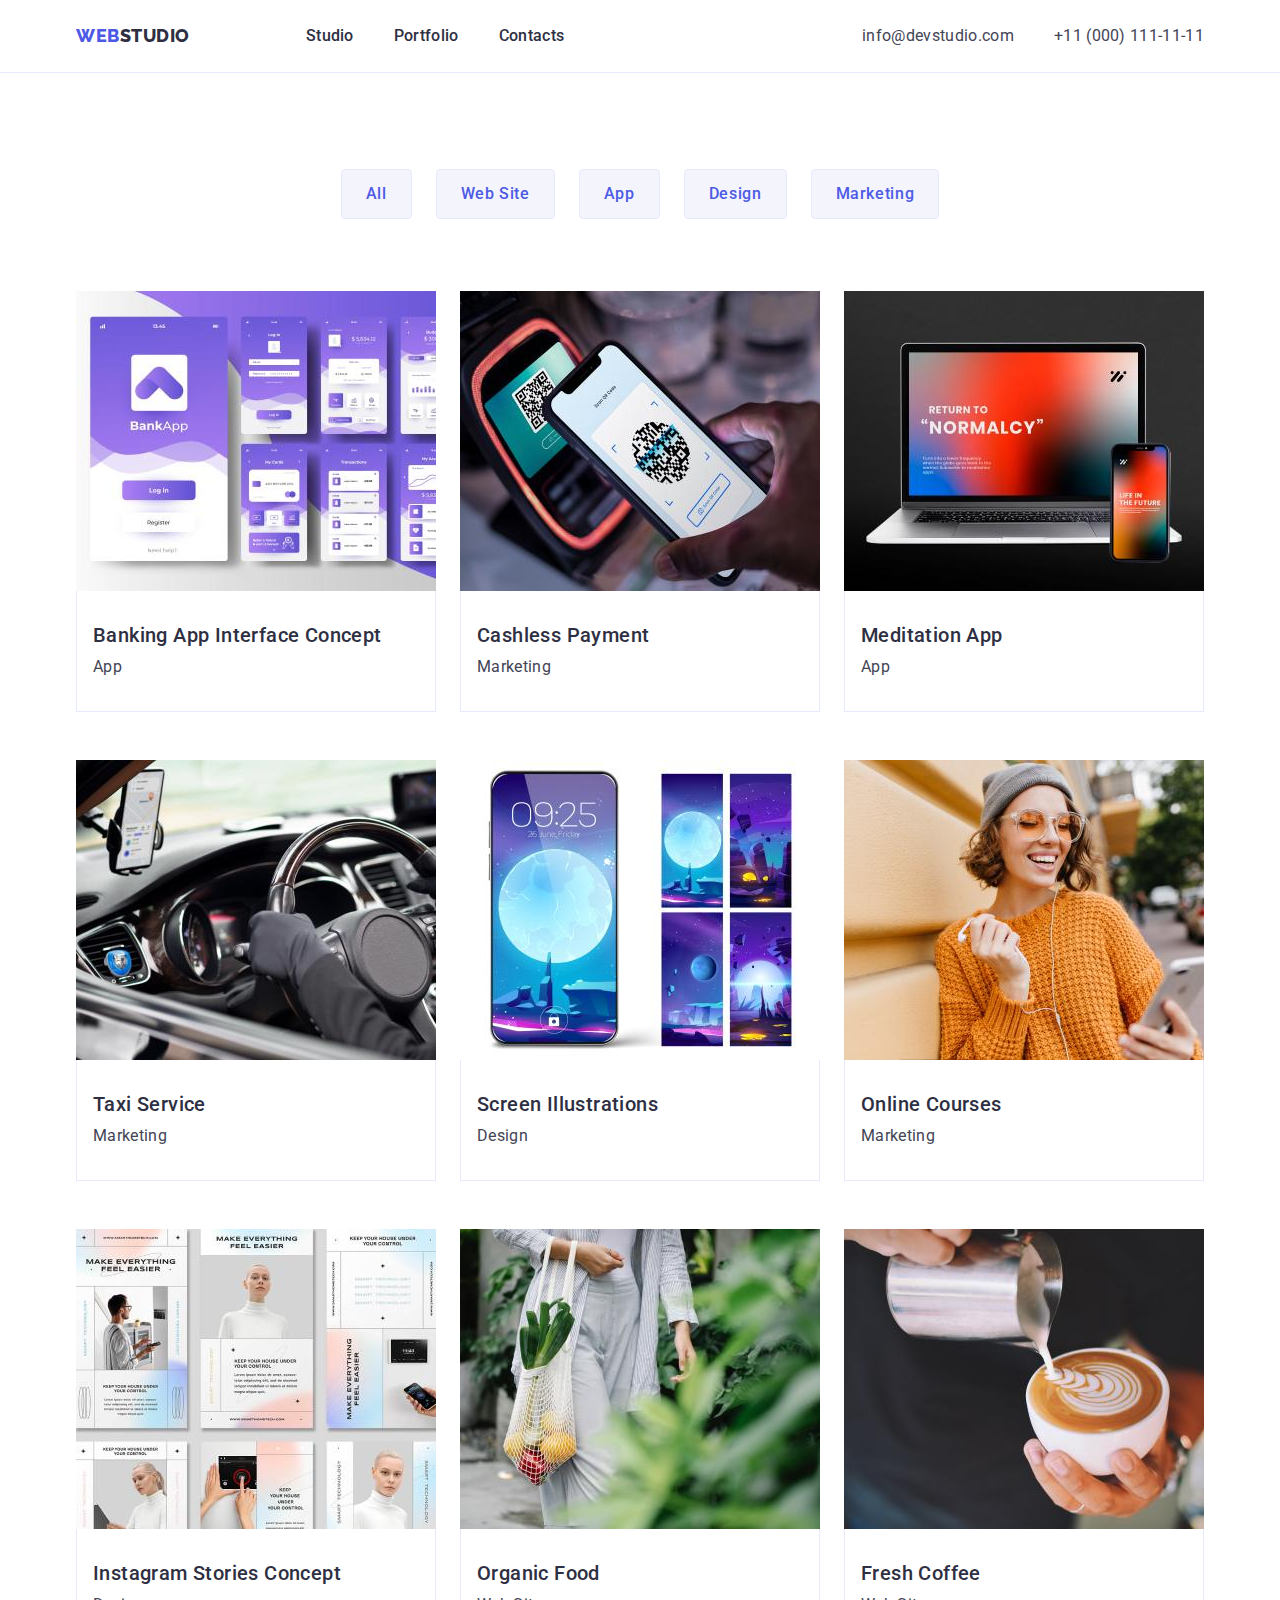
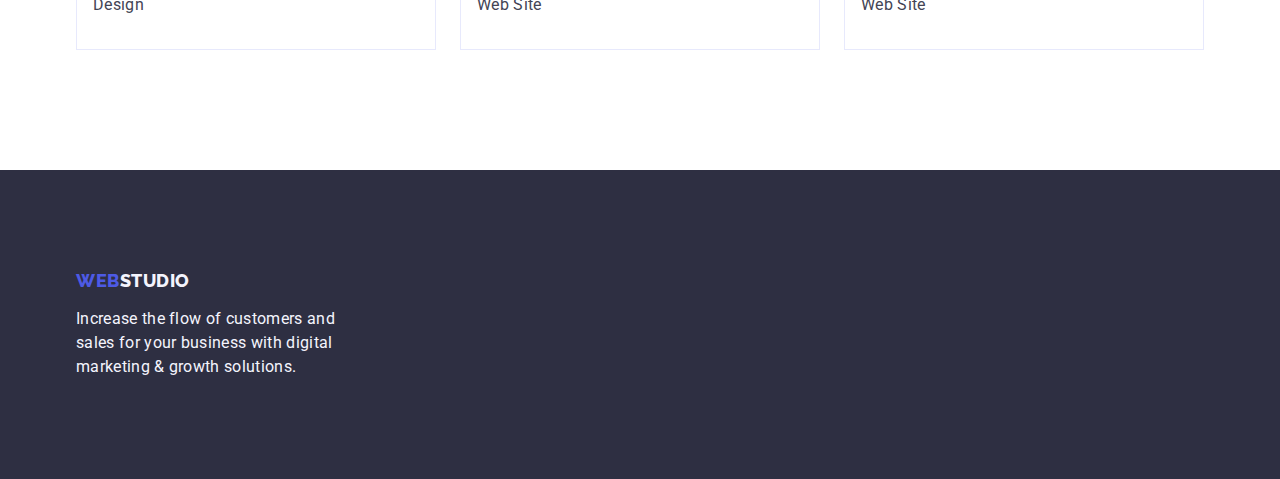
==== portfolio.html @ 0128a0fd "Initial commit" ====
<!DOCTYPE html>
<html lang="en">

<head>
    <meta charset="UTF-8">
    <meta name="viewport" content="width=device-width, initial-scale=1.0">
    <title>Portfolio</title>
    <link rel="stylesheet"
        href="https://cdnjs.cloudflare.com/ajax/libs/modern-normalize/2.0.0/modern-normalize.min.css">
    <link rel="preconnect" href="https://fonts.googleapis.com">
    <link rel="preconnect" href="https://fonts.gstatic.com" crossorigin>
    <link href="https://fonts.googleapis.com/css2?family=Raleway:wght@800&family=Roboto:wght@400;500;700&display=swap"
        rel="stylesheet">
    <link rel="stylesheet" href="./css/styles.css" />
</head>

<body>
    <!-- HEADER -->
    <header class="site-header">
        <div class="container container-head">
            <nav class="nav">
                <a class=" link site-header-logo" href="./index.html">Web<span class="header-s-logo">Studio</span></a>
                <ul class=" list nav-menu">
                    <li class="nav-menu-list">
                        <a class=" link nav-menu-link" href="./index.html">Studio</a>
                    </li>
                    <li class="nav-menu-list">
                        <a class=" link nav-menu-link" href="./portfolio.html">Portfolio</a>
                    </li>
                    <li class="nav-menu-list">
                        <a class=" link nav-menu-link" href="">Contacts</a>
                    </li>
                </ul>
            </nav>
            <address class="site-address">
                <ul class=" list address-menu">
                    <li class="address-menu-list">
                        <a class=" link address-menu-link" href="mailto:info@devstudio.com">info@devstudio.com</a>
                    </li>
                    <li class="address-menu-list">
                        <a class=" link address-menu-link" href="tel:+110001111111">+11 (000) 111-11-11</a>
                    </li>
                </ul>
            </address>
        </div>
    </header>
    <main>
        <!-- SECPORTFOLIO -->
        <section class="page-portfolio">
            <div class="container">
                <h1 class="page-portfolio-title visually-hidden">Buttons</h1>
                <ul class="list button-list">
                    <li class="button-obj">
                        <button class="button" type="button">All</button>
                    </li>
                    <li class="button-obj">
                        <button class="button" type="button">Web Site</button>
                    </li>
                    <li class="button-obj">
                        <button class="button" type="button">App</button>
                    </li>
                    <li class="button-obj">
                        <button class="button" type="button">Design</button>
                    </li>
                    <li class="button-obj">
                        <button class="button" type="button">Marketing</button>
                    </li>
                </ul>
                <ul class="list opt-list">
                    <li class="opt-obj">
                        <a class="link opt-link" href="">
                            <img class="opt-img" src="./images/bankingappinterfaceconcept.jpg"
                                alt="Banking App Interface Concept" width="360" height="300">
                            <div class="container-opt">
                                <h2 class="opt-subtitle">Banking App Interface Concept</h2>
                                <p class="opt-text">App</p>
                            </div>
                        </a>
                    </li>
                    <li class="opt-obj">
                        <a class="link opt-link" href="">
                            <img class="opt-img" src="./images/cashlesspayment.jpg" alt="Cashless Payment" width="360"
                                height="300">
                            <div class="container-opt">
                                <h2 class="opt-subtitle">Cashless Payment</h2>
                                <p class="opt-text">Marketing</p>
                            </div>
                        </a>
                    </li>
                    <li class="opt-obj">
                        <a class="link opt-link" href="">
                            <img class="opt-img" src="./images/meditationapp.jpg" alt="Meditation App" width="360"
                                height="300">
                            <div class="container-opt">
                                <h2 class="opt-subtitle">Meditation App</h2>
                                <p class="opt-text">App</p>
                            </div>
                        </a>
                    </li>
                    <li class="opt-obj">
                        <a class="link opt-link" href="">
                            <img class="opt-img" src="./images/taxiservice.jpg" alt="Taxi Service" width="360"
                                height="300">
                            <div class="container-opt">
                                <h2 class="opt-subtitle">Taxi Service</h2>
                                <p class="opt-text">Marketing</p>
                            </div>
                        </a>
                    </li>
                    <li class="opt-obj">
                        <a class="link opt-link" href="">
                            <img class="opt-img" src="./images/screenillustrations.jpg" alt="Screen Illustrations"
                                width="360" height="300">
                            <div class="container-opt">
                                <h2 class="opt-subtitle">Screen Illustrations</h2>
                                <p class="opt-text">Design</p>
                            </div>
                        </a>
                    </li>
                    <li class="opt-obj">
                        <a class="link opt-link" href="">
                            <img class="opt-img" src="./images/onlinecourses.jpg" alt="Online Courses" width="360"
                                height="300">
                            <div class="container-opt">
                                <h2 class="opt-subtitle">Online Courses</h2>
                                <p class="opt-text">Marketing</p>
                            </div>
                        </a>
                    </li>
                    <li class="opt-obj">
                        <a class="link opt-link" href="">
                            <img class="opt-img" src="./images/instagramstoriesconcept.jpg"
                                alt="Instagram Stories Concept" width="360" height="300">
                            <div class="container-opt">
                                <h2 class="opt-subtitle">Instagram Stories Concept</h2>
                                <p class="opt-text">Design</p>
                            </div>
                        </a>
                    </li>
                    <li class="opt-obj">
                        <a class="link opt-link" href="">
                            <img class="opt-img" src="./images/organicfood.jpg" alt="Organic Food" width="360"
                                height="300">
                            <div class="container-opt">
                                <h2 class="opt-subtitle">Organic Food</h2>
                                <p class="opt-text">Web Site</p>
                            </div>
                        </a>
                    </li>
                    <li class="opt-obj">
                        <a class="link opt-link" href="">
                            <img class="opt-img" src="./images/freshcoffee.jpg" alt="Fresh Coffee" width="360"
                                height="300">
                            <div class="container-opt">
                                <h2 class="opt-subtitle">Fresh Coffee</h2>
                                <p class="opt-text">Web Site</p>
                            </div>
                        </a>
                    </li>
                </ul>
            </div>
        </section>
    </main>
    <!-- FOOTER -->
    <footer class="site-footer">
        <div class="container">
            <a class="link site-footer-logo" href="./index.html">Web<span class="footer-s-logo">Studio</span></a>
            <p class="text-footer">Increase the flow of customers and sales for your business with digital marketing &
                growth solutions.</p>
        </div>
    </footer>
</body>

</html>
---- css/styles.css ----
/* RULES */
:root{
    --main-slate:#434455;
    --white: #fff;
    --iris: #4D5AE5;
    --navy-blue: #2E2F42;
    --ocean: #404BBF;
    --cloud: #F4F4FD;
    --corn: #E7E9FC;
}


body {
    font-family: 'Roboto', sans-serif;
    color: var(--main-slate);
    background-color: #FFFFFF;
}


h1,h2,h3,h4,h5,h6,p{
    margin: 0;
}


img {
    display: block;
}


.list {
    list-style: none;
    margin-top: 0;
    margin-bottom: 0;
    padding-left: 0;
}


.link {
    text-decoration: none;
}


.visually-hidden{
    position: absolute;
    width: 1px;
    height: 1px;
    margin: -1px;
    border: 0;
    padding: 0;
    white-space: nowrap;
    clip-path: inset(100%);
    clip: rect(0 0 0 0);
    overflow: hidden;
}


.container{
    width: 1158px;
    padding-left: 15px;
    padding-right: 15px;
    margin-left: auto;
    margin-right: auto;
}


/* HEADER */
.site-header{

    border-bottom: 1px solid var(--corn);
}
.container-head{
    display: flex;
    align-items: center;
    
}
  

.nav{
    display: flex;
    align-items: center;
    gap: 40px;
}


.site-header-logo{
    color: var(--iris);
    font-family: "Raleway", sans-serif;
    font-size: 18px;
    font-style: normal;
    font-weight: 800;
    line-height: 1.17;
    letter-spacing: 0.03em;
    text-transform: uppercase;
    margin-right: 76px;
    
}


.header-s-logo{
    color: var(--navy-blue);
}


.nav-menu{
    display: flex;
    align-items: center;
    gap: 40px;
    
}


.nav-menu-link{
    color: var(--navy-blue);
    padding-top: 24px;
    padding-bottom: 24px;
    display: block;
    color: var(--navy-blue);
    font-size: 16px;
    font-style: normal;
    font-weight: 500;
    line-height: 1.5;
    letter-spacing: 0.02em;
}


.nav-menu-link:hover,
.nav-menu-link:focus {
    color: var(--ocean);
}


.site-address{
    font-style: normal;
    margin-left: auto;
}


.address-menu{
    display: flex;
    gap: 40px;
}


.address-menu-link{
color: var(--main-slate);
    padding-top: 24px;
    padding-bottom: 24px;
    font-size: 16px;
    font-style: normal;
    font-weight: 400;
    line-height: 1.5;
    letter-spacing: 0.02em;
    display: block;
}


.address-menu-link:hover,
.address-menu-link:focus {
    color: var(--ocean);
}


/* SEC1 */
.sec-eff-sol{
    background-color: var(--navy-blue);
    padding-top: 188px;
    padding-bottom: 188px;
}


.title-main{
    color: var(--white);
    font-size: 56px;
    font-style: normal;
    font-weight: 700;
    line-height: 1.07;
    letter-spacing: 0.02em;
    text-align: center;
    max-width: 496px;
    margin-left: auto;
    margin-right: auto;
    margin-bottom: 48px;
        
}


.order-butt{
    font-family: 'Roboto', sans-serif;
    cursor: pointer;
    font-size: 16px;
    font-style: normal;
    font-weight: 500;
    line-height: 1.5;
    letter-spacing: 0.04em;
    color: var(--white);
    background: var(--iris);
    display: block;
    padding: 16px 32px;
    text-align: center;
    min-width: 169px;
    border: none;
    border-radius: 4px;
    margin: 0 auto;

}


.order-butt:hover,
.order-butt:focus {
    background-color: var(--ocean);
}



/* SEC2 */


.sec-features{
    padding-top: 120px;
    padding-bottom: 120px;
}


.sec-features-list{
    display: flex;
    gap: 24px;
}


.sec-features-obj{
    width: calc((100% - 72px) / 4);
}


.sec-features-subtitle{
    font-size: 20px;
    font-style: normal;
    font-weight: 500;
    line-height: 1.2;
    letter-spacing: 0.02em;
    color: var(--navy-blue);
    margin-bottom: 8px;
}


.sec-features-text{
    font-size: 16px;
    font-weight: 400;
    line-height: 1.5;
    letter-spacing: 0.02em;
}


/* SEC3 */
.sec-job {
    padding-top: 60px;
    padding-bottom: 120px;
}


.sec-job-title{
    text-align: center;
    font-size: 36px;
    font-style: normal;
    font-weight: 700;
    line-height: 1.11;
    letter-spacing: 0.02em;
    text-transform: capitalize;
    color: var(--navy-blue);
    margin-left: auto;
    margin-right: auto;
    margin-bottom: 72px;
}


.sec-job-list {
    display: flex;
    flex-wrap: wrap;
    gap: 24px;
}


.sec-job-obj{
    width: calc((100% - 3 * 16px) / 3);
}


/* SEC4 */
.sec-team{
    background-color: var(--cloud);
    padding-top: 120px;
    padding-bottom: 120px;
}


.sec-team-title{
    color: var(--navy-blue);
    text-align: center;
    font-size: 36px;
    font-style: normal;
    font-weight: 700;
    line-height: 1.11;
    letter-spacing: 0.02em;
    text-transform: capitalize;
    margin-left: auto;
    margin-right: auto;
    margin-bottom: 72px;
}


.sec-team-list{
    display: flex;
    gap: 24px;
    /* padding: 264px 380px; */
}


.sec-team-obj{
    background-color: var(--white);
    /* width: calc((100% - 3 * 24px) / 4);
    border: 1px;
    border-radius: 0px 0px 4px 4px;
    box-shadow: 0px 2px 1px 0px rgba(46, 47, 66, 0.08), 0px 1px 1px 0px rgba(46, 47, 66, 0.16), 0px 1px 6px 0px rgba(46, 47, 66, 0.08);
    padding: 260 365; */
    
    border-radius: 0px 0px 4px 4px;
    border: 1px solid rgba(17, 17, 17, 0.1);
    background: #fff;
    box-shadow: 0px 2px 1px 0px rgba(46, 47, 66, 0.08), 0px 1px 1px 0px rgba(46, 47, 66, 0.16), 0px 1px 6px 0px rgba(46, 47, 66, 0.08);
    width: calc((100% - 72px) / 4)
}


.container-team{
    padding-top: 32px;
    padding-bottom: 32px;

}
.sec-team-subtitle{
    color: var(--navy-blue);
    font-size: 20px;
    font-style: normal;
    font-weight: 500;
    line-height: 1.2;
    letter-spacing: 0.02em;
    text-align: center;
    margin-bottom: 8px
    
}


.sec-team-text{
    font-size: 16px;
    line-height: 1.5;
    letter-spacing: 0.02em;
    text-align: center;
    
}


/* SECPORTFOLIO */
.page-portfolio{
    padding-top: 96px;
    padding-bottom: 120px;
}
.button-list{
    display: flex;
    gap: 24px;
    justify-content: center;
    margin-bottom: 72px
}


.button{
    font-family: "Roboto", sans-serif;
    cursor: pointer;
    font-size: 16px;
    font-style: normal;
    font-weight: 500;
    line-height: 1.5;
    letter-spacing: 0.04em;
    color: var(--iris);
    border: 1px solid #E7E9FC;
    background: var(--cloud);
    display: block;
    text-align: center;
    border: none;
    border-radius: 4px;
    padding: 12px 24px;
    border: 1px solid #e7e9fc
}


.button:hover,
.button:focus {
    color: var(--white);
    background-color: var(--ocean) ;
    border: 1px solid transparent;
    box-shadow: 0px 2px 2px 0px rgba(0, 0, 0, 0.12), 0px 2px 1px 0px rgba(0, 0, 0, 0.08), 0px 3px 1px 0px rgba(0, 0, 0, 0.10);
}


.opt-list {
    display: flex;
    flex-wrap: wrap;
    gap: 24px;
    row-gap: 48px;

}


.opt-obj{
    width: calc((100% - 48px) / 3);
    background: #fff;
    
}


.container-opt{
    padding: 32px 16px;
    border: 1px solid #e7e9fc;
    border-top: none;

}
.opt-subtitle{
    font-size: 20px;
    font-style: normal;
    font-weight: 500;
    line-height: 1.2;
    letter-spacing: 0.02em;
    color: var(--navy-blue);
    margin-bottom: 8px
    
}


.opt-text{
    color: var(--main-slate);
    font-size: 16px;
    line-height: 1.5;
    letter-spacing: 0.02em;
    
}


/* FOOTER */
.site-footer{
    background-color: var(--navy-blue);
    padding-top: 100px;
    padding-bottom: 100px;
}


.site-footer-logo {
    color: var(--iris);
    font-family: "Raleway", sans-serif;
    font-size: 18px;
    font-style: normal;
    font-weight: 800;
    line-height: 1.17;
    letter-spacing: 0.03em;
    text-transform: uppercase;
    text-decoration: none;
    display: inline-block;
    margin-bottom: 16px;
}


.footer-s-logo {
    color: var(--cloud);
}


.text-footer {
    color: var(--cloud);
    font-size: 16px;
    line-height: 1.5;
    letter-spacing: 0.02em;
    max-width: 264px;
}
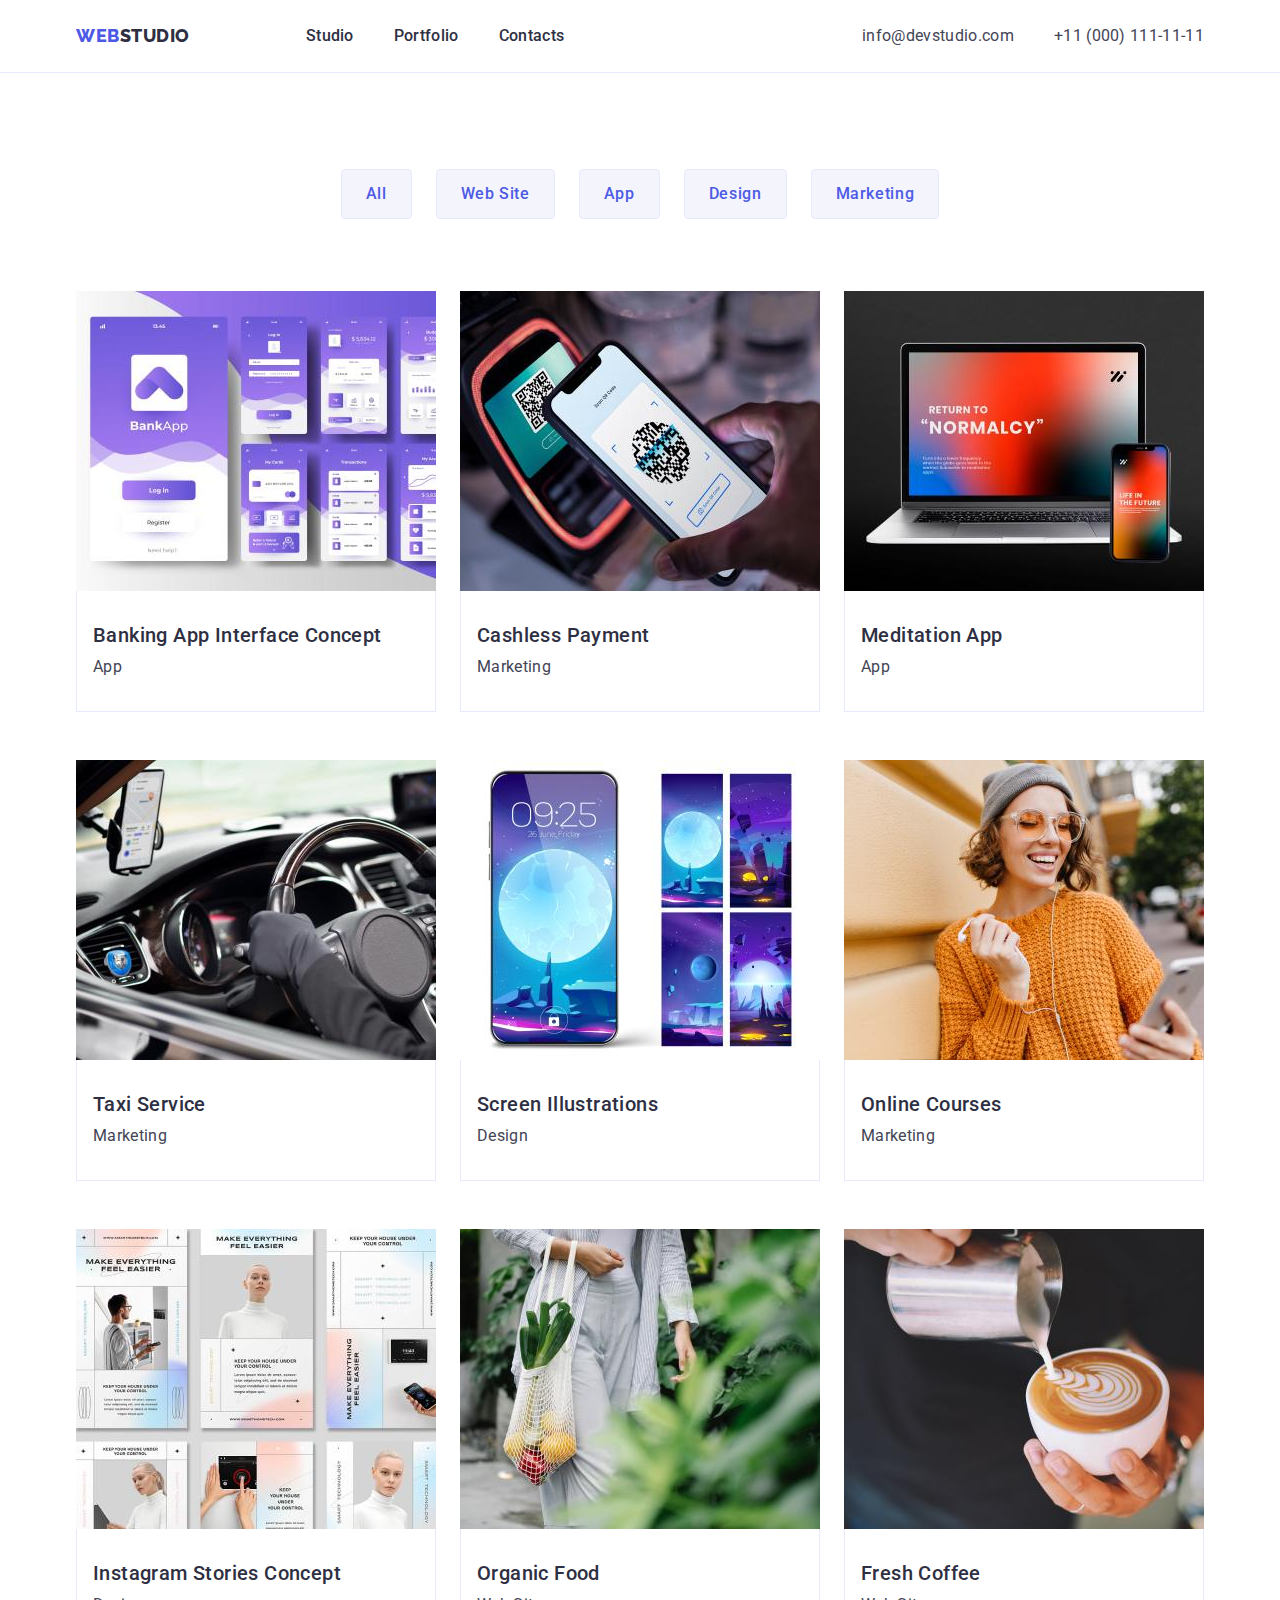
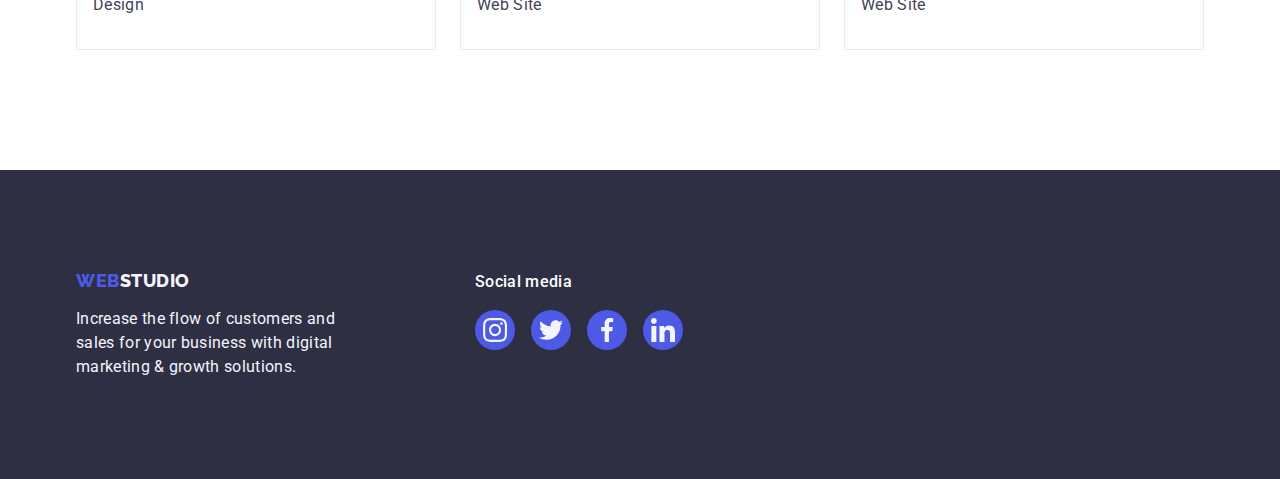
==== commit 5875ea09: "ver.1" ====
--- a/portfolio.html
+++ b/portfolio.html
@@ -163,10 +163,45 @@
     </main>
     <!-- FOOTER -->
     <footer class="site-footer">
-        <div class="container">
-            <a class="link site-footer-logo" href="./index.html">Web<span class="footer-s-logo">Studio</span></a>
-            <p class="text-footer">Increase the flow of customers and sales for your business with digital marketing &
-                growth solutions.</p>
+        <div class="container footer-container">
+            <div class=" footer-logo-container">
+                <a class="link site-footer-logo" href="./index.html">Web<span class="footer-s-logo">Studio</span></a>
+                <p class="text-footer">Increase the flow of customers and sales for your business with digital
+                    marketing & growth solutions.</p>
+            </div>
+            <div class="container footer-media">
+                <h2 class="footer-media-title">Social media</h2>
+                <ul class="list footer-media-list">
+                    <li class="footer-media-obj">
+                        <a class="link footer-media-link" href="./index.html">
+                            <svg width="24" height="24" class="footer-media-icon">
+                                <use href="./images/icons/icons.svg#icon-instagram"></use>
+                            </svg>
+                        </a>
+                    </li>
+                    <li class="footer-media-obj">
+                        <a class="link footer-media-link" href="./index.html">
+                            <svg width="24" height="24" class="footer-media-icon">
+                                <use href="./images/icons/icons.svg#icon-twitter"></use>
+                            </svg>
+                        </a>
+                    </li>
+                    <li class="footer-media-obj">
+                        <a class="link footer-media-link" href="./index.html">
+                            <svg width="24" height="24" class="footer-media-icon">
+                                <use href="./images/icons/icons.svg#icon-facebook"></use>
+                            </svg>
+                        </a>
+                    </li>
+                    <li class="footer-media-obj">
+                        <a class="link footer-media-link" href="./index.html">
+                            <svg width="24" height="24" class="footer-media-icon">
+                                <use href="./images/icons/icons.svg#icon-linkedin"></use>
+                            </svg>
+                        </a>
+                    </li>
+                </ul>
+            </div>
         </div>
     </footer>
 </body>
--- a/css/styles.css
+++ b/css/styles.css
@@ -7,6 +7,9 @@
     --ocean: #404BBF;
     --cloud: #F4F4FD;
     --corn: #E7E9FC;
+    --modal-bg: #FCFCFC;
+    --green: #31D0AA;
+    --light-slate: #8E8F99;
 }
 
 
@@ -120,6 +123,7 @@
     font-weight: 500;
     line-height: 1.5;
     letter-spacing: 0.02em;
+        transition: color 250ms cubic-bezier(0.4, 0, 0.2, 1);
 }
 
 
@@ -151,6 +155,7 @@
     line-height: 1.5;
     letter-spacing: 0.02em;
     display: block;
+    transition: color 250ms cubic-bezier(0.4, 0, 0.2, 1);
 }
 
 
@@ -162,9 +167,14 @@
 
 /* SEC1 */
 .sec-eff-sol{
+    max-width: 1440px;
+    margin: 0 auto;
     background-color: var(--navy-blue);
     padding-top: 188px;
     padding-bottom: 188px;
+    background-image: linear-gradient(rgba(46, 47, 66, 0.7), rgba(46, 47, 66, 0.7)), url(../images/modal-bg/people-office.jpg); 
+    background-size: cover;
+    background-repeat: no-repeat;
 }
 
 
@@ -201,6 +211,7 @@
     border: none;
     border-radius: 4px;
     margin: 0 auto;
+    transition: background-color 250ms cubic-bezier(0.4, 0, 0.2, 1);
 
 }
 
@@ -231,6 +242,23 @@
     width: calc((100% - 72px) / 4);
 }
 
+
+.sec-features-obj-cont{
+    background-color: var(--cloud);
+    width: 264px;
+    height: 112px;
+    display: flex;
+    justify-content: center;
+    align-items: center;
+    border-radius: 4px;
+}
+
+
+.sec-features-icon{
+    display: flex;
+    justify-content: center;
+    align-items: center;
+}   
 
 .sec-features-subtitle{
     font-size: 20px;
@@ -354,7 +382,104 @@
     line-height: 1.5;
     letter-spacing: 0.02em;
     text-align: center;
-    
+    margin-bottom: 8px
+}
+
+
+.sec-team-sublist {
+    display: flex;
+    column-gap: 24px;
+    justify-content: center;
+    align-items: center;
+}
+
+ .sec-team-subobj {
+    display: flex;
+    justify-content: center;
+    align-items: center;
+
+    width: 40px;
+    height: 40px;
+
+    background-color: var(--iris);
+    border-radius: 50%;
+
+    cursor: pointer;
+
+    transition: background-color 250ms cubic-bezier(0.4, 0, 0.2, 1);
+} 
+
+
+.sec-team-sublink {
+    display: block;
+    line-height: 0;
+}
+
+.sec-team-subobj:hover,
+.sec-team-subobj:focus {
+    background-color: var(--ocean);
+}
+
+
+/* SEC5  */
+
+.sec-cust {
+    padding-top: 120px;
+    padding-bottom: 120px;
+}
+
+
+.sec-cust-title {
+    text-align: center;
+    font-size: 36px;
+    font-style: normal;
+    font-weight: 700;
+    line-height: 1.11;
+    letter-spacing: 0.02em;
+    text-transform: capitalize;
+    color: var(--navy-blue);
+    margin-left: auto;
+    margin-right: auto;
+    margin-bottom: 72px;
+}
+
+
+.sec-cust-list {
+    display: flex;
+    column-gap: 24px;
+}
+
+
+.sec-cust-obj {
+    width: calc((100% - 120px) / 6);
+}
+
+
+.sec-cust-link {
+    width: 168px;
+    height: 88px;
+    border: 1px solid;
+    border-color: var(--light-slate);
+    display: flex;
+    justify-content: center;
+    align-items: center;
+    transition: fill 250ms cubic-bezier(0.4, 0, 0.2, 1),
+    stroke 250ms cubic-bezier(0.4, 0, 0.2, 1),
+    border-color 250ms cubic-bezier(0.4, 0, 0.2, 1);
+}
+
+
+.sec-cust-obj-cont {
+    width: 264px;
+    height: 112px;
+}
+
+
+.sec-cust-link:hover,
+.sec-cust-link:focus {
+    fill: var(--ocean);
+    stroke: var(--ocean);
+    border-color: var(--ocean);
 }
 
 
@@ -387,7 +512,11 @@
     border: none;
     border-radius: 4px;
     padding: 12px 24px;
-    border: 1px solid #e7e9fc
+    border: 1px solid #e7e9fc;
+    transition: color 250ms cubic-bezier(0.4, 0, 0.2, 1),
+    background-color 250ms cubic-bezier(0.4, 0, 0.2, 1),
+    border 250ms cubic-bezier(0.4, 0, 0.2, 1),
+    box-shadow 250ms cubic-bezier(0.4, 0, 0.2, 1),
 }
 
 
@@ -448,6 +577,11 @@
     background-color: var(--navy-blue);
     padding-top: 100px;
     padding-bottom: 100px;
+}
+
+
+.footer-container{
+    display: flex;
 }
 
 
@@ -476,5 +610,117 @@
     font-size: 16px;
     line-height: 1.5;
     letter-spacing: 0.02em;
-    max-width: 264px;
-}  +    width: 264px;
+}  
+
+
+.footer-media{
+    margin-left: 120px;
+}
+.footer-media-title{
+    color: var(--white);
+    font-size: 16px;
+    font-style: normal;
+    font-weight: 500;
+    line-height: 1.5;
+    letter-spacing: 0.02em;
+    padding-bottom: 16px;
+}
+.footer-media-list {
+    display: flex;
+    column-gap: 16px;
+}
+
+.footer-media-obj{
+    display: flex;
+    justify-content: center;
+    align-items: center;
+    
+    width: 40px;
+    height: 40px;
+    
+    background-color: var(--iris);
+    border-radius: 50%;
+        
+    cursor: pointer;
+
+    transition: background-color 250ms cubic-bezier(0.4, 0, 0.2, 1);
+}
+
+
+.footer-media-link{
+    display: block;
+    line-height: 0;
+} 
+
+.footer-media-obj:hover,
+.footer-media-obj:focus {
+    background-color: var(--green);
+}
+    
+/* ======= MODAL WINDOW ======== */
+.backdrop {
+    background-color: rgba(46, 47, 66, 0.40);
+    width: 100%;
+    height: 100%;
+
+    position: fixed;
+    top: 0;
+    left: 0;
+
+    transition: background-color 250ms cubic-bezier(0.4, 0, 0.2, 1),
+    opacity 250ms cubic-bezier(0.4, 0, 0.2, 1),
+    visibility 250ms cubic-bezier(0.4, 0, 0.2, 1);
+}
+
+.modal-window {
+    min-width: 408px;
+    min-height: 584px;
+    border-radius: 4px;
+    background-color: var(--modal-bg);
+
+    position: absolute;
+    top: 50%;
+    left: 50%;
+
+    transform: translate(-50%, -50%);
+
+    padding: 40px;
+}
+
+.modal-window .close-btn {
+    display: flex;
+    justify-content: center;
+    align-items: center;
+    position: absolute;
+    top: 24px;
+    right: 24px;
+
+    width: 24px;
+    height: 24px;
+
+    fill: var(--navy-blue);
+
+    background-color: var(--corn);
+    border: 1px solid transparent;
+    border-color: rgba(0, 0, 0, 0.10);
+    border-radius: 50%;
+
+    transition: fill 250ms cubic-bezier(0.4, 0, 0.2, 1);
+
+    cursor: pointer;
+}
+    
+.modal-window .close-btn:hover,
+.modal-window .close-btn:focus {
+    fill: var(--white);
+    background-color: var(--ocean);
+}
+    
+.is-hidden {
+    opacity: 0;
+    visibility: hidden;
+    pointer-events: none;
+}
+
+
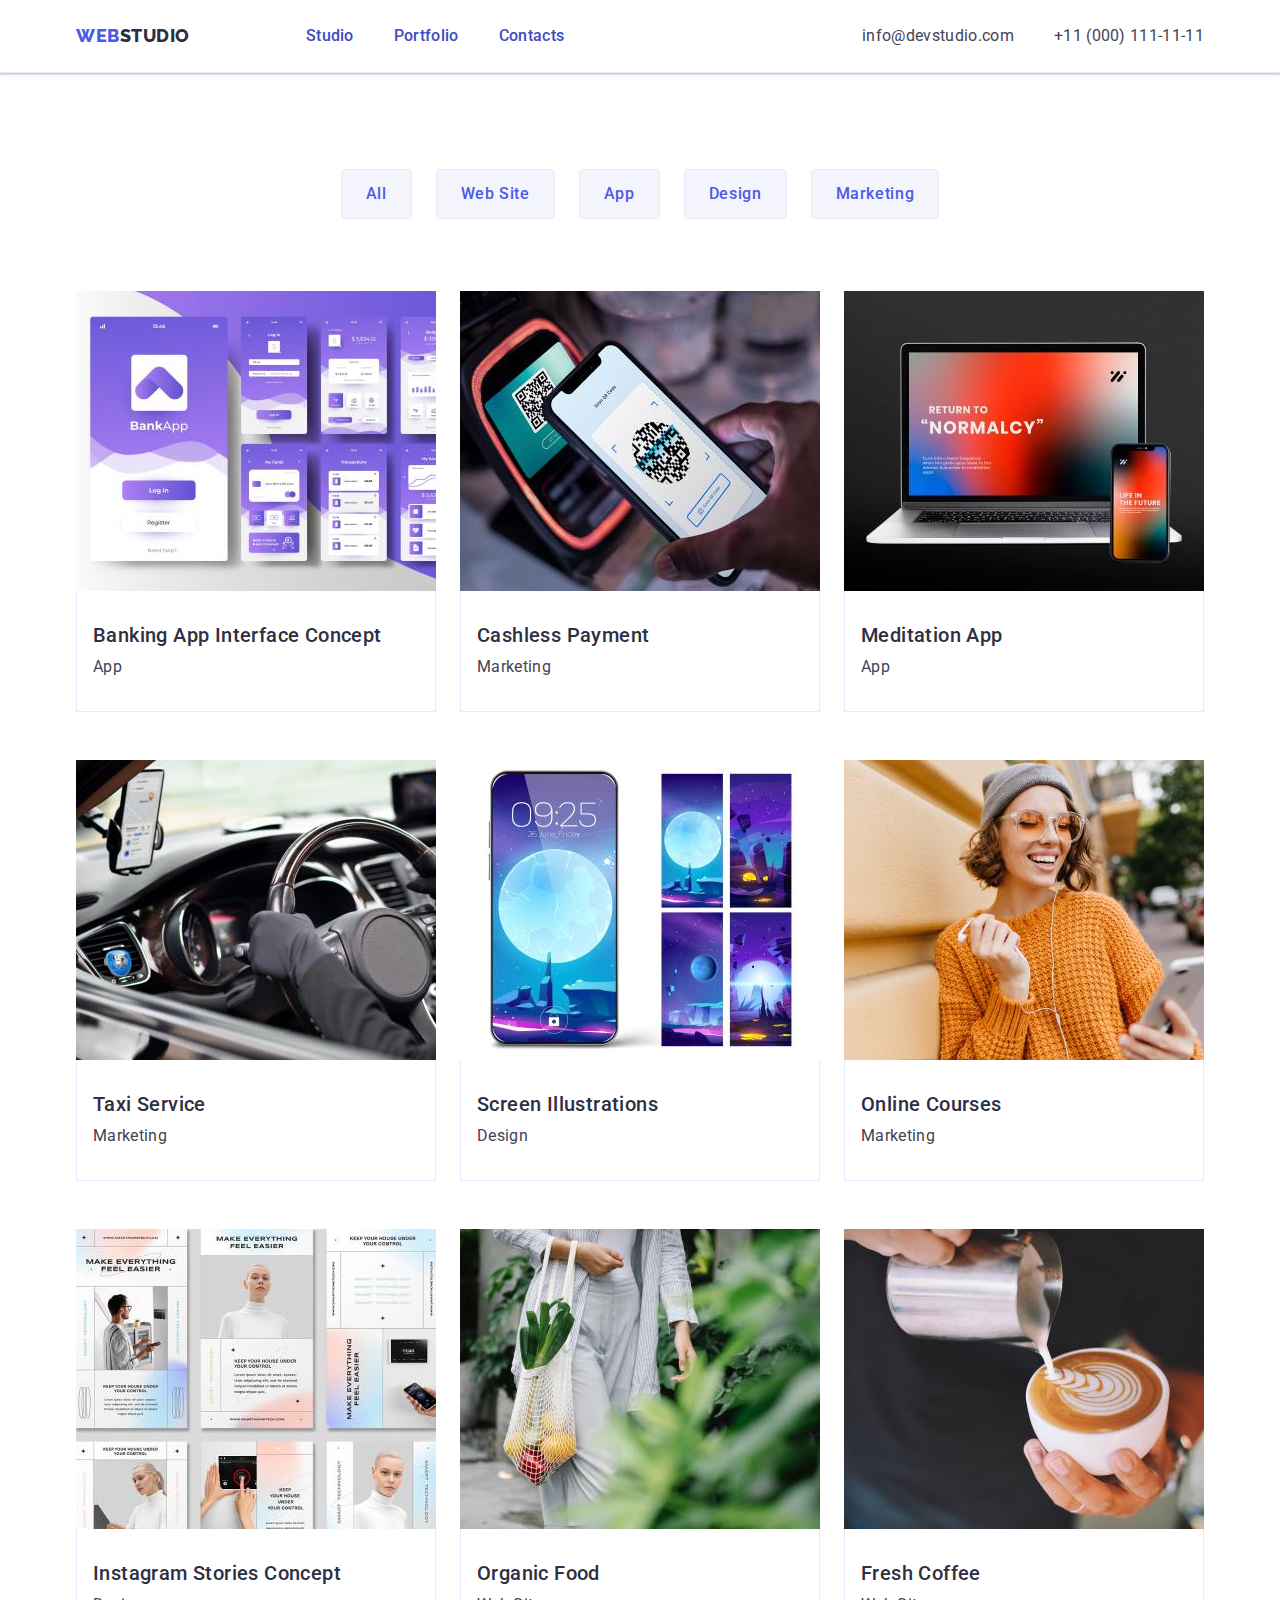
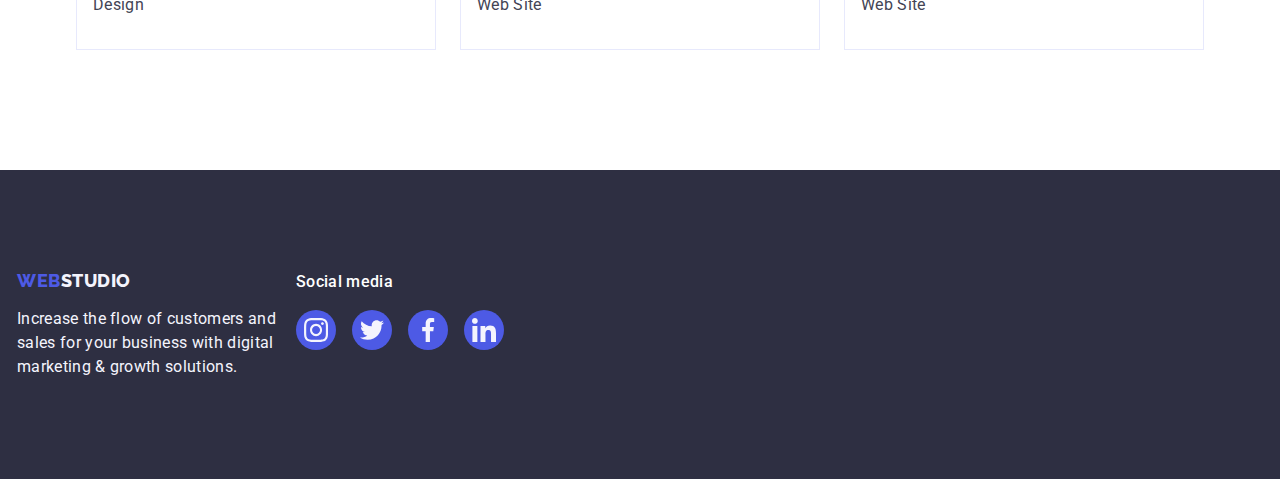
==== commit 91351cf8: "ver.10" ====
--- a/portfolio.html
+++ b/portfolio.html
@@ -170,33 +170,33 @@
                     marketing & growth solutions.</p>
             </div>
             <div class="container footer-media">
-                <h2 class="footer-media-title">Social media</h2>
+                <p class="footer-media-paragraph">Social media</p>
                 <ul class="list footer-media-list">
                     <li class="footer-media-obj">
                         <a class="link footer-media-link" href="./index.html">
                             <svg width="24" height="24" class="footer-media-icon">
-                                <use href="./images/icons/icons.svg#icon-instagram"></use>
-                            </svg>
-                        </a>
-                    </li>
-                    <li class="footer-media-obj">
-                        <a class="link footer-media-link" href="./index.html">
-                            <svg width="24" height="24" class="footer-media-icon">
-                                <use href="./images/icons/icons.svg#icon-twitter"></use>
-                            </svg>
-                        </a>
-                    </li>
-                    <li class="footer-media-obj">
-                        <a class="link footer-media-link" href="./index.html">
-                            <svg width="24" height="24" class="footer-media-icon">
-                                <use href="./images/icons/icons.svg#icon-facebook"></use>
-                            </svg>
-                        </a>
-                    </li>
-                    <li class="footer-media-obj">
-                        <a class="link footer-media-link" href="./index.html">
-                            <svg width="24" height="24" class="footer-media-icon">
-                                <use href="./images/icons/icons.svg#icon-linkedin"></use>
+                                <use href="./images/icons.svg#icon-instagram"></use>
+                            </svg>
+                        </a>
+                    </li>
+                    <li class="footer-media-obj">
+                        <a class="link footer-media-link" href="./index.html">
+                            <svg width="24" height="24" class="footer-media-icon">
+                                <use href="./images/icons.svg#icon-twitter"></use>
+                            </svg>
+                        </a>
+                    </li>
+                    <li class="footer-media-obj">
+                        <a class="link footer-media-link" href="./index.html">
+                            <svg width="24" height="24" class="footer-media-icon">
+                                <use href="./images/icons.svg#icon-facebook"></use>
+                            </svg>
+                        </a>
+                    </li>
+                    <li class="footer-media-obj">
+                        <a class="link footer-media-link" href="./index.html">
+                            <svg width="24" height="24" class="footer-media-icon">
+                                <use href="./images/icons.svg#icon-linkedin"></use>
                             </svg>
                         </a>
                     </li>
--- a/css/styles.css
+++ b/css/styles.css
@@ -1,7 +1,7 @@
 /* RULES */
 :root{
     --main-slate:#434455;
-    --white: #fff;
+    --white: #FFFFFF;
     --iris: #4D5AE5;
     --navy-blue: #2E2F42;
     --ocean: #404BBF;
@@ -68,9 +68,13 @@
 
 /* HEADER */
 .site-header{
-
     border-bottom: 1px solid var(--corn);
-}
+    box-shadow: 0px 1px 6px 0px rgba(46, 47, 66, 0.08), 
+    0px 1px 1px 0px rgba(46, 47, 66, 0.16), 
+    0px 2px 1px 0px rgba(46, 47, 66, 0.08);
+}
+
+
 .container-head{
     display: flex;
     align-items: center;
@@ -85,7 +89,23 @@
 }
 
 
+.nav .nav-menu .nav-menu-link{
+    position: relative;
+    color: var(--ocean);
+}
+
+.nav .nav-menu .nav-menu-link::after{
+    content: "";
+    position: absolute;
+    left: 0;
+    bottom: -1px;
+    height: 4px;
+    background-color: var(--ocean);
+    border-radius: 2px;
+}
+
 .site-header-logo{
+    position: relative;
     color: var(--iris);
     font-family: "Raleway", sans-serif;
     font-size: 18px;
@@ -175,6 +195,7 @@
     background-image: linear-gradient(rgba(46, 47, 66, 0.7), rgba(46, 47, 66, 0.7)), url(../images/modal-bg/people-office.jpg); 
     background-size: cover;
     background-repeat: no-repeat;
+    background-position: center;
 }
 
 
@@ -251,6 +272,7 @@
     justify-content: center;
     align-items: center;
     border-radius: 4px;
+    margin-bottom: 8px;
 }
 
 
@@ -267,7 +289,7 @@
     line-height: 1.2;
     letter-spacing: 0.02em;
     color: var(--navy-blue);
-    margin-bottom: 8px;
+    
 }
 
 
@@ -388,35 +410,40 @@
 
 .sec-team-sublist {
     display: flex;
-    column-gap: 24px;
+    gap: 24px;
     justify-content: center;
     align-items: center;
 }
 
  .sec-team-subobj {
-    display: flex;
-    justify-content: center;
-    align-items: center;
-
     width: 40px;
     height: 40px;
-
-    background-color: var(--iris);
-    border-radius: 50%;
-
     cursor: pointer;
-
-    transition: background-color 250ms cubic-bezier(0.4, 0, 0.2, 1);
 } 
 
 
 .sec-team-sublink {
     display: block;
     line-height: 0;
-}
-
-.sec-team-subobj:hover,
-.sec-team-subobj:focus {
+    width: 100%;
+    height: 100%;
+    background-color: var(--iris);
+    border-radius: 50%;
+    display: flex;
+    justify-content: center;
+    align-items: center;
+    transition: background-color 250ms cubic-bezier(0.4, 0, 0.2, 1);
+    
+}
+
+
+.sec-team-icon{
+    fill: var(--cloud);
+}
+
+
+.sec-team-sublink:hover,
+.sec-team-sublink:focus {
     background-color: var(--ocean);
 }
 
@@ -446,39 +473,43 @@
 
 .sec-cust-list {
     display: flex;
-    column-gap: 24px;
+    gap: 24px;
 }
 
 
 .sec-cust-obj {
     width: calc((100% - 120px) / 6);
+    height: 88px;
 }
 
 
 .sec-cust-link {
-    width: 168px;
-    height: 88px;
-    border: 1px solid;
-    border-color: var(--light-slate);
+    width: 100%;
+    height: 100%;
+    border: 1px solid var(--light-slate);
+    border-radius: 4px;
     display: flex;
     justify-content: center;
     align-items: center;
+    color: var(--light-slate);
     transition: fill 250ms cubic-bezier(0.4, 0, 0.2, 1),
     stroke 250ms cubic-bezier(0.4, 0, 0.2, 1),
     border-color 250ms cubic-bezier(0.4, 0, 0.2, 1);
 }
 
-
-.sec-cust-obj-cont {
-    width: 264px;
-    height: 112px;
-}
-
+.sec-cust-obj{
+    transition:border-color 250ms cubic-bezier(0.4, 0, 0.2, 1),
+    color 250ms cubic-bezier(0.4, 0, 0.2, 1);
+
+}
+.sec-cust-icon{
+    fill: currentColor;
+}
 
 .sec-cust-link:hover,
 .sec-cust-link:focus {
+    color: var(--ocean);
     fill: var(--ocean);
-    stroke: var(--ocean);
     border-color: var(--ocean);
 }
 
@@ -516,7 +547,7 @@
     transition: color 250ms cubic-bezier(0.4, 0, 0.2, 1),
     background-color 250ms cubic-bezier(0.4, 0, 0.2, 1),
     border 250ms cubic-bezier(0.4, 0, 0.2, 1),
-    box-shadow 250ms cubic-bezier(0.4, 0, 0.2, 1),
+    box-shadow 250ms cubic-bezier(0.4, 0, 0.2, 1);
 }
 
 
@@ -540,7 +571,7 @@
 
 .opt-obj{
     width: calc((100% - 48px) / 3);
-    background: #fff;
+    background: var(--white);
     
 }
 
@@ -582,6 +613,8 @@
 
 .footer-container{
     display: flex;
+    align-items: baseline;
+    margin-right: 120px;
 }
 
 
@@ -615,46 +648,51 @@
 
 
 .footer-media{
-    margin-left: 120px;
-}
-.footer-media-title{
+    margin-right: 120px;
+}
+.footer-media-paragraph{
     color: var(--white);
     font-size: 16px;
     font-style: normal;
     font-weight: 500;
     line-height: 1.5;
     letter-spacing: 0.02em;
-    padding-bottom: 16px;
+    margin-bottom: 16px;
 }
 .footer-media-list {
     display: flex;
-    column-gap: 16px;
+    gap: 16px;
 }
 
 .footer-media-obj{
-    display: flex;
-    justify-content: center;
-    align-items: center;
-    
     width: 40px;
     height: 40px;
+    transition: background-color 250ms cubic-bezier(0.4, 0, 0.2, 1);}
+
+
+.footer-media-link{
+    display: flex;
+    justify-content: center;
+    align-items: center;
+    
+    width: 100%;
+    height: 100%;
     
     background-color: var(--iris);
     border-radius: 50%;
-        
+    
     cursor: pointer;
-
+    
     transition: background-color 250ms cubic-bezier(0.4, 0, 0.2, 1);
-}
-
-
-.footer-media-link{
-    display: block;
-    line-height: 0;
+
 } 
 
-.footer-media-obj:hover,
-.footer-media-obj:focus {
+
+.footer-media-icon{
+    fill: var(--cloud);
+}
+.footer-media-link:hover,
+.footer-media-link:focus {
     background-color: var(--green);
 }
     
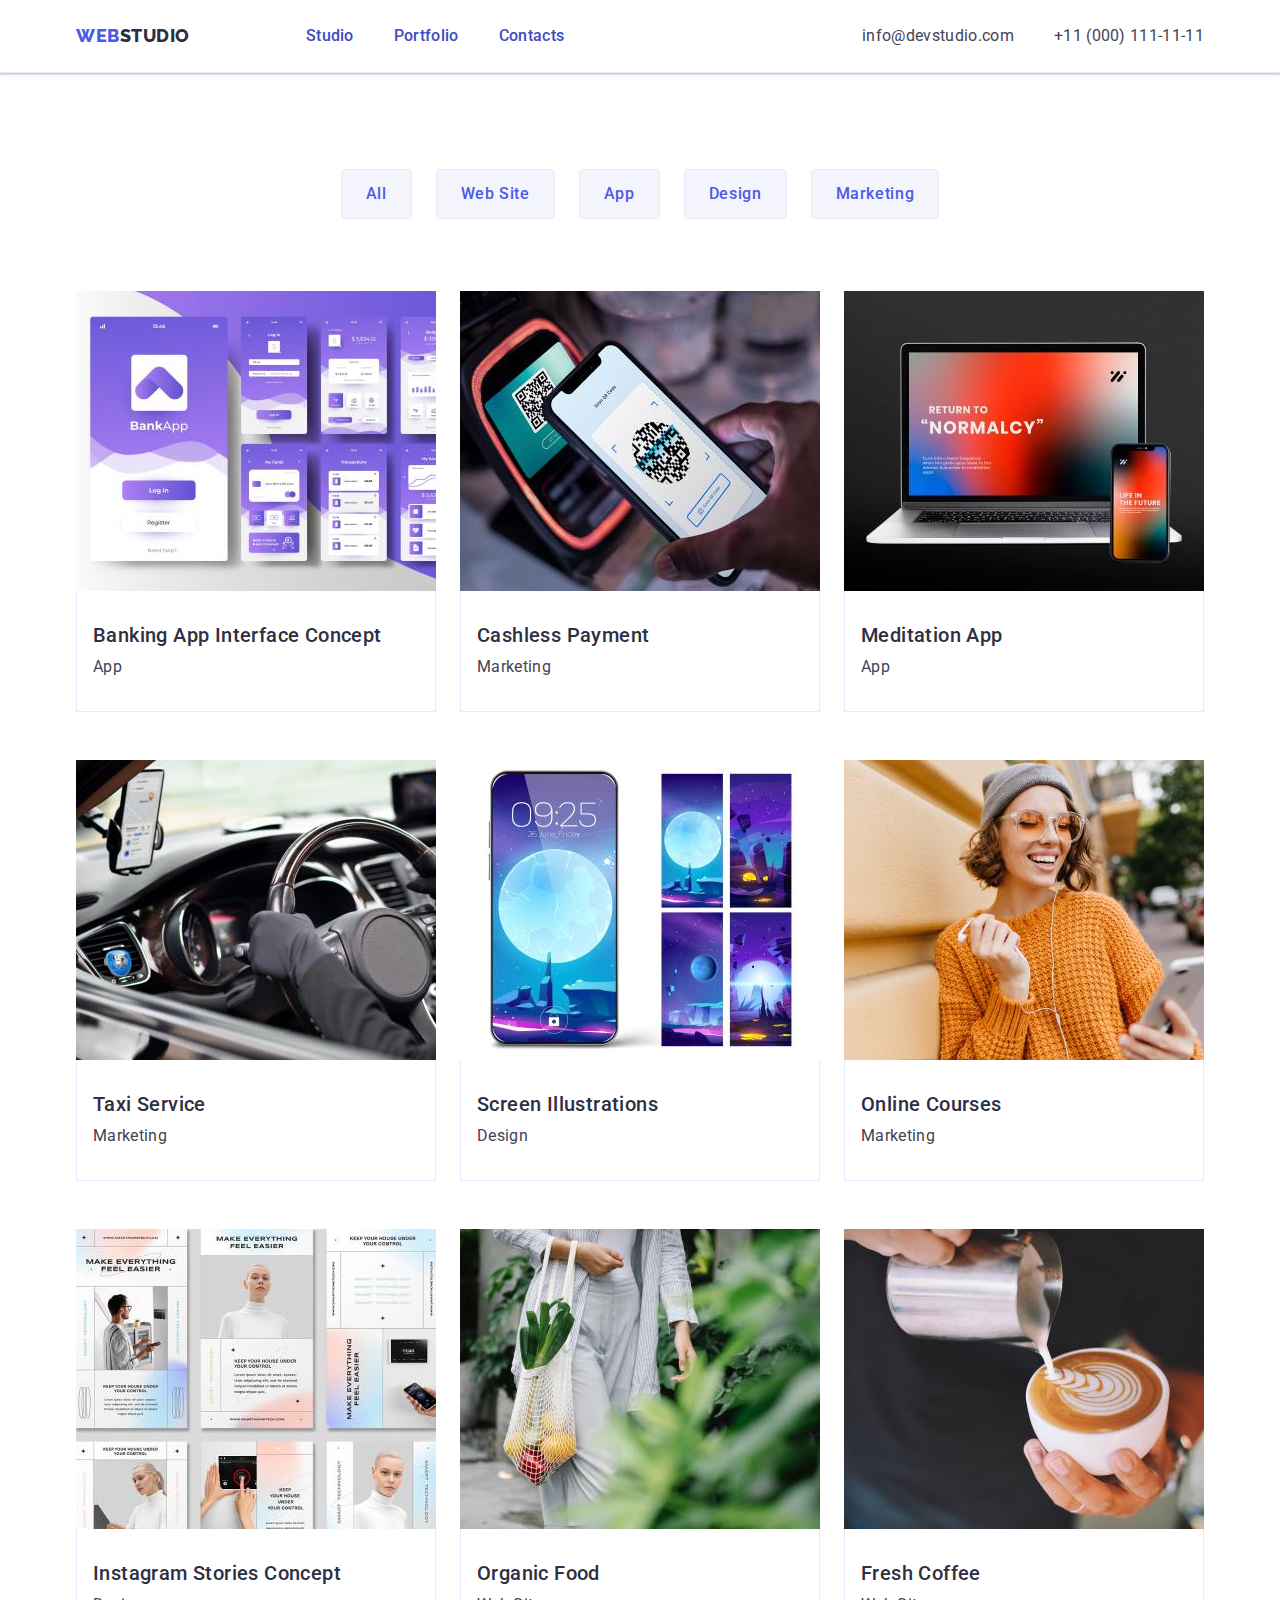
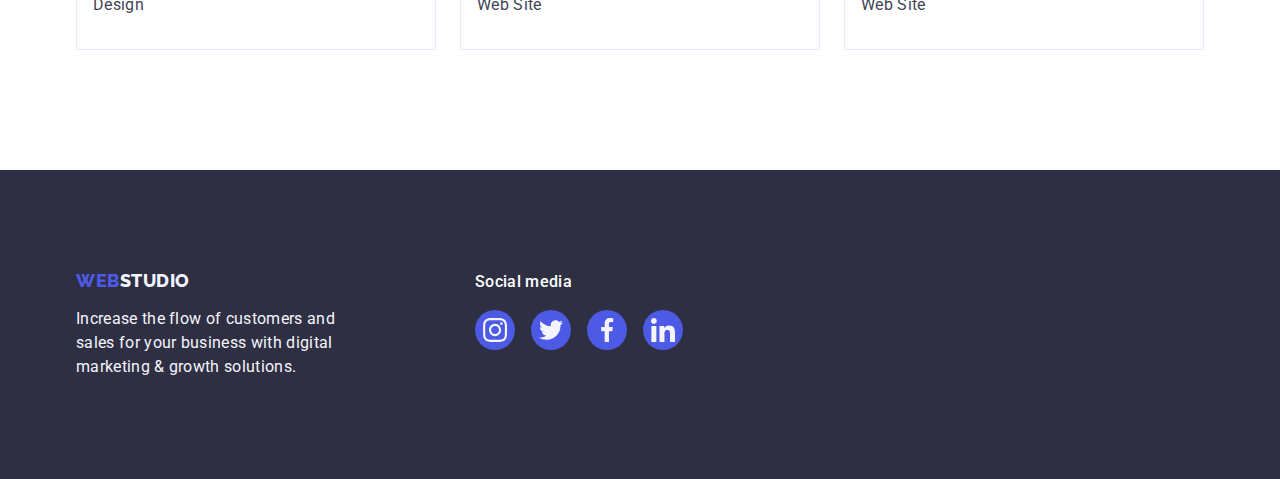
==== commit 6a2a54c4: "ver.12" ====
--- a/portfolio.html
+++ b/portfolio.html
@@ -69,8 +69,10 @@
                 <ul class="list opt-list">
                     <li class="opt-obj">
                         <a class="link opt-link" href="">
-                            <img class="opt-img" src="./images/bankingappinterfaceconcept.jpg"
-                                alt="Banking App Interface Concept" width="360" height="300">
+                            <div class="opt-link-cont">
+                                <img class="opt-img" src="./images/bankingappinterfaceconcept.jpg"
+                                    alt="Banking App Interface Concept" width="360" height="300">
+                            </div>
                             <div class="container-opt">
                                 <h2 class="opt-subtitle">Banking App Interface Concept</h2>
                                 <p class="opt-text">App</p>
@@ -79,8 +81,10 @@
                     </li>
                     <li class="opt-obj">
                         <a class="link opt-link" href="">
-                            <img class="opt-img" src="./images/cashlesspayment.jpg" alt="Cashless Payment" width="360"
-                                height="300">
+                            <div class="opt-link-cont">
+                                <img class="opt-img" src="./images/cashlesspayment.jpg" alt="Cashless Payment"
+                                    width="360" height="300">
+                            </div>
                             <div class="container-opt">
                                 <h2 class="opt-subtitle">Cashless Payment</h2>
                                 <p class="opt-text">Marketing</p>
@@ -89,8 +93,10 @@
                     </li>
                     <li class="opt-obj">
                         <a class="link opt-link" href="">
-                            <img class="opt-img" src="./images/meditationapp.jpg" alt="Meditation App" width="360"
-                                height="300">
+                            <div class="opt-link-cont">
+                                <img class="opt-img" src="./images/meditationapp.jpg" alt="Meditation App" width="360"
+                                    height="300">
+                            </div>
                             <div class="container-opt">
                                 <h2 class="opt-subtitle">Meditation App</h2>
                                 <p class="opt-text">App</p>
@@ -99,8 +105,10 @@
                     </li>
                     <li class="opt-obj">
                         <a class="link opt-link" href="">
-                            <img class="opt-img" src="./images/taxiservice.jpg" alt="Taxi Service" width="360"
-                                height="300">
+                            <div class="opt-link-cont">
+                                <img class="opt-img" src="./images/taxiservice.jpg" alt="Taxi Service" width="360"
+                                    height="300">
+                            </div>
                             <div class="container-opt">
                                 <h2 class="opt-subtitle">Taxi Service</h2>
                                 <p class="opt-text">Marketing</p>
@@ -109,8 +117,10 @@
                     </li>
                     <li class="opt-obj">
                         <a class="link opt-link" href="">
-                            <img class="opt-img" src="./images/screenillustrations.jpg" alt="Screen Illustrations"
-                                width="360" height="300">
+                            <div class="opt-link-cont">
+                                <img class="opt-img" src="./images/screenillustrations.jpg" alt="Screen Illustrations"
+                                    width="360" height="300">
+                            </div>
                             <div class="container-opt">
                                 <h2 class="opt-subtitle">Screen Illustrations</h2>
                                 <p class="opt-text">Design</p>
@@ -119,8 +129,10 @@
                     </li>
                     <li class="opt-obj">
                         <a class="link opt-link" href="">
-                            <img class="opt-img" src="./images/onlinecourses.jpg" alt="Online Courses" width="360"
-                                height="300">
+                            <div class="opt-link-cont">
+                                <img class="opt-img" src="./images/onlinecourses.jpg" alt="Online Courses" width="360"
+                                    height="300">
+                            </div>
                             <div class="container-opt">
                                 <h2 class="opt-subtitle">Online Courses</h2>
                                 <p class="opt-text">Marketing</p>
@@ -129,8 +141,10 @@
                     </li>
                     <li class="opt-obj">
                         <a class="link opt-link" href="">
-                            <img class="opt-img" src="./images/instagramstoriesconcept.jpg"
-                                alt="Instagram Stories Concept" width="360" height="300">
+                            <div class="opt-link-cont">
+                                <img class="opt-img" src="./images/instagramstoriesconcept.jpg"
+                                    alt="Instagram Stories Concept" width="360" height="300">
+                            </div>
                             <div class="container-opt">
                                 <h2 class="opt-subtitle">Instagram Stories Concept</h2>
                                 <p class="opt-text">Design</p>
@@ -139,8 +153,10 @@
                     </li>
                     <li class="opt-obj">
                         <a class="link opt-link" href="">
-                            <img class="opt-img" src="./images/organicfood.jpg" alt="Organic Food" width="360"
-                                height="300">
+                            <div class="opt-link-cont">
+                                <img class="opt-img" src="./images/organicfood.jpg" alt="Organic Food" width="360"
+                                    height="300">
+                            </div>
                             <div class="container-opt">
                                 <h2 class="opt-subtitle">Organic Food</h2>
                                 <p class="opt-text">Web Site</p>
@@ -149,8 +165,10 @@
                     </li>
                     <li class="opt-obj">
                         <a class="link opt-link" href="">
-                            <img class="opt-img" src="./images/freshcoffee.jpg" alt="Fresh Coffee" width="360"
-                                height="300">
+                            <div class="opt-link-cont">
+                                <img class="opt-img" src="./images/freshcoffee.jpg" alt="Fresh Coffee" width="360"
+                                    height="300">
+                            </div>
                             <div class="container-opt">
                                 <h2 class="opt-subtitle">Fresh Coffee</h2>
                                 <p class="opt-text">Web Site</p>
--- a/css/styles.css
+++ b/css/styles.css
@@ -494,7 +494,8 @@
     color: var(--light-slate);
     transition: fill 250ms cubic-bezier(0.4, 0, 0.2, 1),
     stroke 250ms cubic-bezier(0.4, 0, 0.2, 1),
-    border-color 250ms cubic-bezier(0.4, 0, 0.2, 1);
+    border-color 250ms cubic-bezier(0.4, 0, 0.2, 1),
+    color 250ms cubic-bezier(0.4, 0, 0.2, 1);
 }
 
 .sec-cust-obj{
@@ -502,6 +503,8 @@
     color 250ms cubic-bezier(0.4, 0, 0.2, 1);
 
 }
+
+
 .sec-cust-icon{
     fill: currentColor;
 }
@@ -540,10 +543,11 @@
     background: var(--cloud);
     display: block;
     text-align: center;
-    border: none;
+    /* border: none; */
     border-radius: 4px;
     padding: 12px 24px;
-    border: 1px solid #e7e9fc;
+    /* border: 1px solid #e7e9fc; */
+    
     transition: color 250ms cubic-bezier(0.4, 0, 0.2, 1),
     background-color 250ms cubic-bezier(0.4, 0, 0.2, 1),
     border 250ms cubic-bezier(0.4, 0, 0.2, 1),
@@ -575,7 +579,19 @@
     
 }
 
-
+.opt-link{
+    display: block;
+    transition: box-shadow 250ms cubic-bezier(0.4, 0, 0.2, 1);
+}
+
+
+.opt-link:hover,
+.opt-link:focus{
+    box-shadow: 0px 1px 6px rgba(46, 47, 66, 0.08), 
+    0px 1px 1px rgba(46, 47, 66, 0.16), 
+    0px 2px 1px rgba(46, 47, 66, 0.08);
+    transform: translateY(0%);
+}
 .container-opt{
     padding: 32px 16px;
     border: 1px solid #e7e9fc;
@@ -614,7 +630,7 @@
 .footer-container{
     display: flex;
     align-items: baseline;
-    margin-right: 120px;
+    /* margin-right: 120px; */
 }
 
 
@@ -648,8 +664,10 @@
 
 
 .footer-media{
-    margin-right: 120px;
-}
+    margin-left: 120px;
+} 
+
+
 .footer-media-paragraph{
     color: var(--white);
     font-size: 16px;
@@ -699,6 +717,9 @@
 /* ======= MODAL WINDOW ======== */
 .backdrop {
     background-color: rgba(46, 47, 66, 0.40);
+    box-shadow: 0px 1px 1px rgba(0, 0, 0, 0.14),
+    0px 1px 3px rgba(0, 0, 0, 0.12),
+    0px 2px 1px rgba(0, 0, 0, 0.2);
     width: 100%;
     height: 100%;
 
@@ -706,7 +727,8 @@
     top: 0;
     left: 0;
 
-    transition: background-color 250ms cubic-bezier(0.4, 0, 0.2, 1),
+    transition: transform 250ms cubic-bezier(0.4, 0, 0.2, 1),
+    background-color 250ms cubic-bezier(0.4, 0, 0.2, 1),
     opacity 250ms cubic-bezier(0.4, 0, 0.2, 1),
     visibility 250ms cubic-bezier(0.4, 0, 0.2, 1);
 }
@@ -724,6 +746,9 @@
     transform: translate(-50%, -50%);
 
     padding: 40px;
+
+    transition: opacity 250ms cubic-bezier(0.4, 0, 0.2, 1), 
+    visibility 250ms cubic-bezier(0.4, 0, 0.2, 1);
 }
 
 .modal-window .close-btn {
@@ -733,7 +758,7 @@
     position: absolute;
     top: 24px;
     right: 24px;
-
+    padding: 0;
     width: 24px;
     height: 24px;
 
@@ -744,7 +769,9 @@
     border-color: rgba(0, 0, 0, 0.10);
     border-radius: 50%;
 
-    transition: fill 250ms cubic-bezier(0.4, 0, 0.2, 1);
+    transition: fill 250ms cubic-bezier(0.4, 0, 0.2, 1), 
+    background-color 250ms cubic-bezier(0.4, 0, 0.2, 1),
+    border 250ms cubic-bezier(0.4, 0, 0.2, 1);
 
     cursor: pointer;
 }
@@ -753,8 +780,14 @@
 .modal-window .close-btn:focus {
     fill: var(--white);
     background-color: var(--ocean);
-}
-    
+    border: none
+}
+    
+
+
+.close-button-icon{
+    transition: fill 250ms cubic-bezier(0.4, 0, 0.2, 1);
+}
 .is-hidden {
     opacity: 0;
     visibility: hidden;
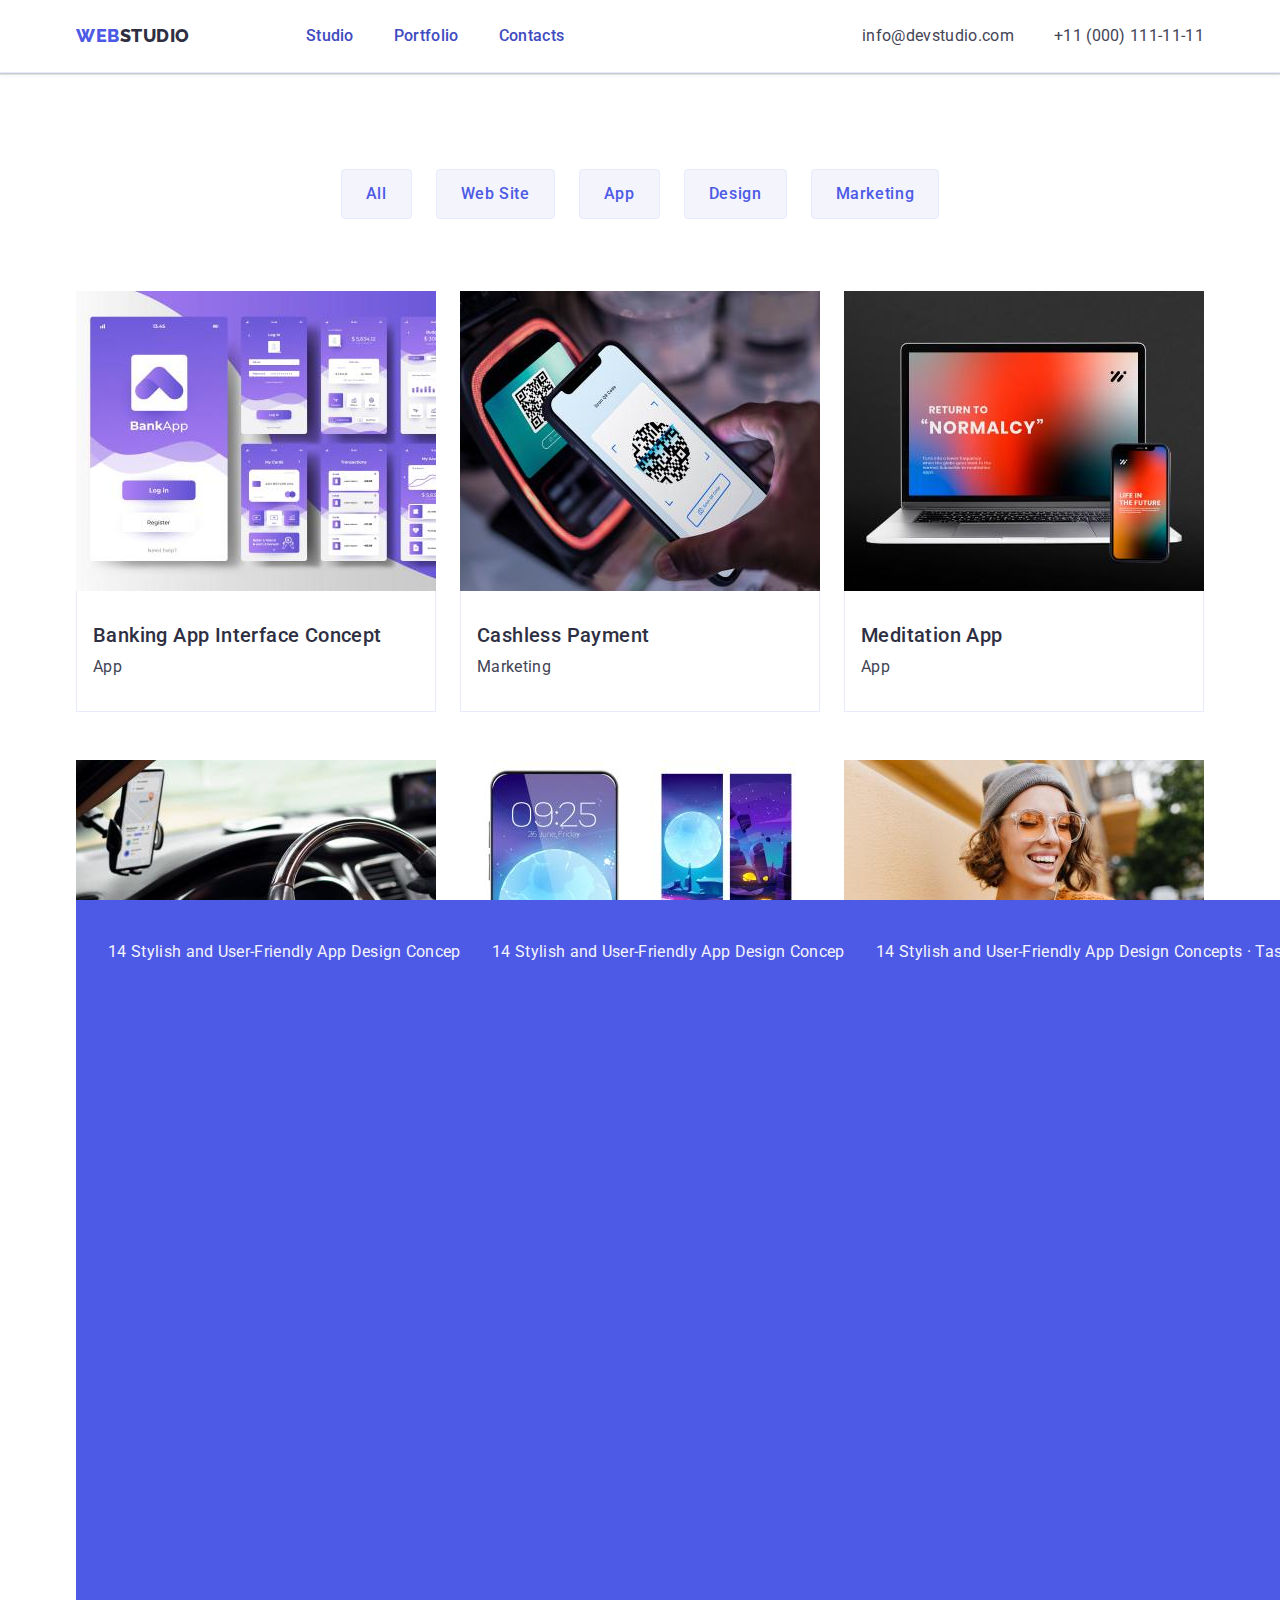
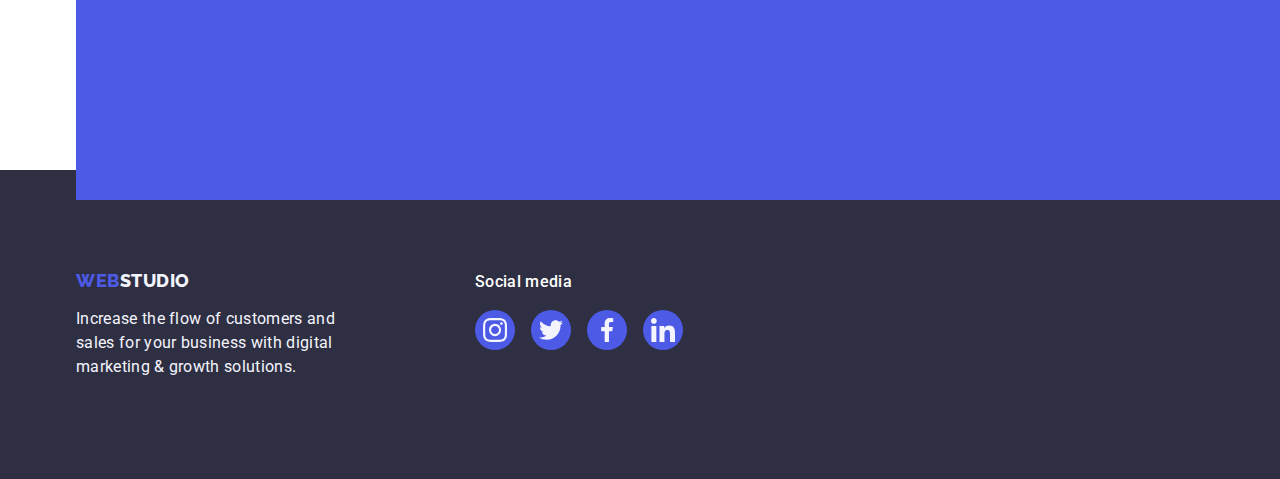
==== commit a6591690: "ver.12" ====
--- a/portfolio.html
+++ b/portfolio.html
@@ -72,6 +72,9 @@
                             <div class="opt-link-cont">
                                 <img class="opt-img" src="./images/bankingappinterfaceconcept.jpg"
                                     alt="Banking App Interface Concept" width="360" height="300">
+                                <p class="opt-img-paragraph">14 Stylish and User-Friendly App Design Concepts · Task
+                                    Manager App · Calorie Tracker App · Exotic Fruit Ecommerce App · Cloud Storage App
+                                </p>
                             </div>
                             <div class="container-opt">
                                 <h2 class="opt-subtitle">Banking App Interface Concept</h2>
@@ -84,6 +87,9 @@
                             <div class="opt-link-cont">
                                 <img class="opt-img" src="./images/cashlesspayment.jpg" alt="Cashless Payment"
                                     width="360" height="300">
+                                <p class="opt-img-paragraph">14 Stylish and User-Friendly App Design Concepts · Task
+                                    Manager App · Calorie Tracker App · Exotic Fruit Ecommerce App · Cloud Storage App
+                                </p>
                             </div>
                             <div class="container-opt">
                                 <h2 class="opt-subtitle">Cashless Payment</h2>
@@ -96,6 +102,9 @@
                             <div class="opt-link-cont">
                                 <img class="opt-img" src="./images/meditationapp.jpg" alt="Meditation App" width="360"
                                     height="300">
+                                <p class="opt-img-paragraph">14 Stylish and User-Friendly App Design Concepts · Task
+                                    Manager App · Calorie Tracker App · Exotic Fruit Ecommerce App · Cloud Storage App
+                                </p>
                             </div>
                             <div class="container-opt">
                                 <h2 class="opt-subtitle">Meditation App</h2>
@@ -108,6 +117,9 @@
                             <div class="opt-link-cont">
                                 <img class="opt-img" src="./images/taxiservice.jpg" alt="Taxi Service" width="360"
                                     height="300">
+                                <p class="opt-img-paragraph">14 Stylish and User-Friendly App Design Concepts · Task
+                                    Manager App · Calorie Tracker App · Exotic Fruit Ecommerce App · Cloud Storage App
+                                </p>
                             </div>
                             <div class="container-opt">
                                 <h2 class="opt-subtitle">Taxi Service</h2>
@@ -120,6 +132,9 @@
                             <div class="opt-link-cont">
                                 <img class="opt-img" src="./images/screenillustrations.jpg" alt="Screen Illustrations"
                                     width="360" height="300">
+                                <p class="opt-img-paragraph">14 Stylish and User-Friendly App Design Concepts · Task
+                                    Manager App · Calorie Tracker App · Exotic Fruit Ecommerce App · Cloud Storage App
+                                </p>
                             </div>
                             <div class="container-opt">
                                 <h2 class="opt-subtitle">Screen Illustrations</h2>
@@ -132,6 +147,9 @@
                             <div class="opt-link-cont">
                                 <img class="opt-img" src="./images/onlinecourses.jpg" alt="Online Courses" width="360"
                                     height="300">
+                                <p class="opt-img-paragraph">14 Stylish and User-Friendly App Design Concepts · Task
+                                    Manager App · Calorie Tracker App · Exotic Fruit Ecommerce App · Cloud Storage App
+                                </p>
                             </div>
                             <div class="container-opt">
                                 <h2 class="opt-subtitle">Online Courses</h2>
@@ -144,6 +162,9 @@
                             <div class="opt-link-cont">
                                 <img class="opt-img" src="./images/instagramstoriesconcept.jpg"
                                     alt="Instagram Stories Concept" width="360" height="300">
+                                <p class="opt-img-paragraph">14 Stylish and User-Friendly App Design Concepts · Task
+                                    Manager App · Calorie Tracker App · Exotic Fruit Ecommerce App · Cloud Storage App
+                                </p>
                             </div>
                             <div class="container-opt">
                                 <h2 class="opt-subtitle">Instagram Stories Concept</h2>
@@ -156,6 +177,9 @@
                             <div class="opt-link-cont">
                                 <img class="opt-img" src="./images/organicfood.jpg" alt="Organic Food" width="360"
                                     height="300">
+                                <p class="opt-img-paragraph">14 Stylish and User-Friendly App Design Concepts · Task
+                                    Manager App · Calorie Tracker App · Exotic Fruit Ecommerce App · Cloud Storage App
+                                </p>
                             </div>
                             <div class="container-opt">
                                 <h2 class="opt-subtitle">Organic Food</h2>
@@ -168,6 +192,9 @@
                             <div class="opt-link-cont">
                                 <img class="opt-img" src="./images/freshcoffee.jpg" alt="Fresh Coffee" width="360"
                                     height="300">
+                                <p class="opt-img-paragraph">14 Stylish and User-Friendly App Design Concepts · Task
+                                    Manager App · Calorie Tracker App · Exotic Fruit Ecommerce App · Cloud Storage App
+                                </p>
                             </div>
                             <div class="container-opt">
                                 <h2 class="opt-subtitle">Fresh Coffee</h2>
--- a/css/styles.css
+++ b/css/styles.css
@@ -619,6 +619,24 @@
 }
 
 
+.opt-img-paragraph{
+    position: absolute;
+    top: 0;
+    font-size: 16px;
+    font-style: normal;
+    font-weight: 400;
+    line-height: 1.5;
+    letter-spacing: 0.02em;
+    color: var(--cloud);
+    padding: 40px 32px;
+    background-color: #4d5ae5;
+    height: 100%;
+    width: 100%;
+    transform: translateY(100%);
+    transition: transform 250ms cubic-bezier(0.4, 0, 0.2, 1);
+}
+
+
 /* FOOTER */
 .site-footer{
     background-color: var(--navy-blue);
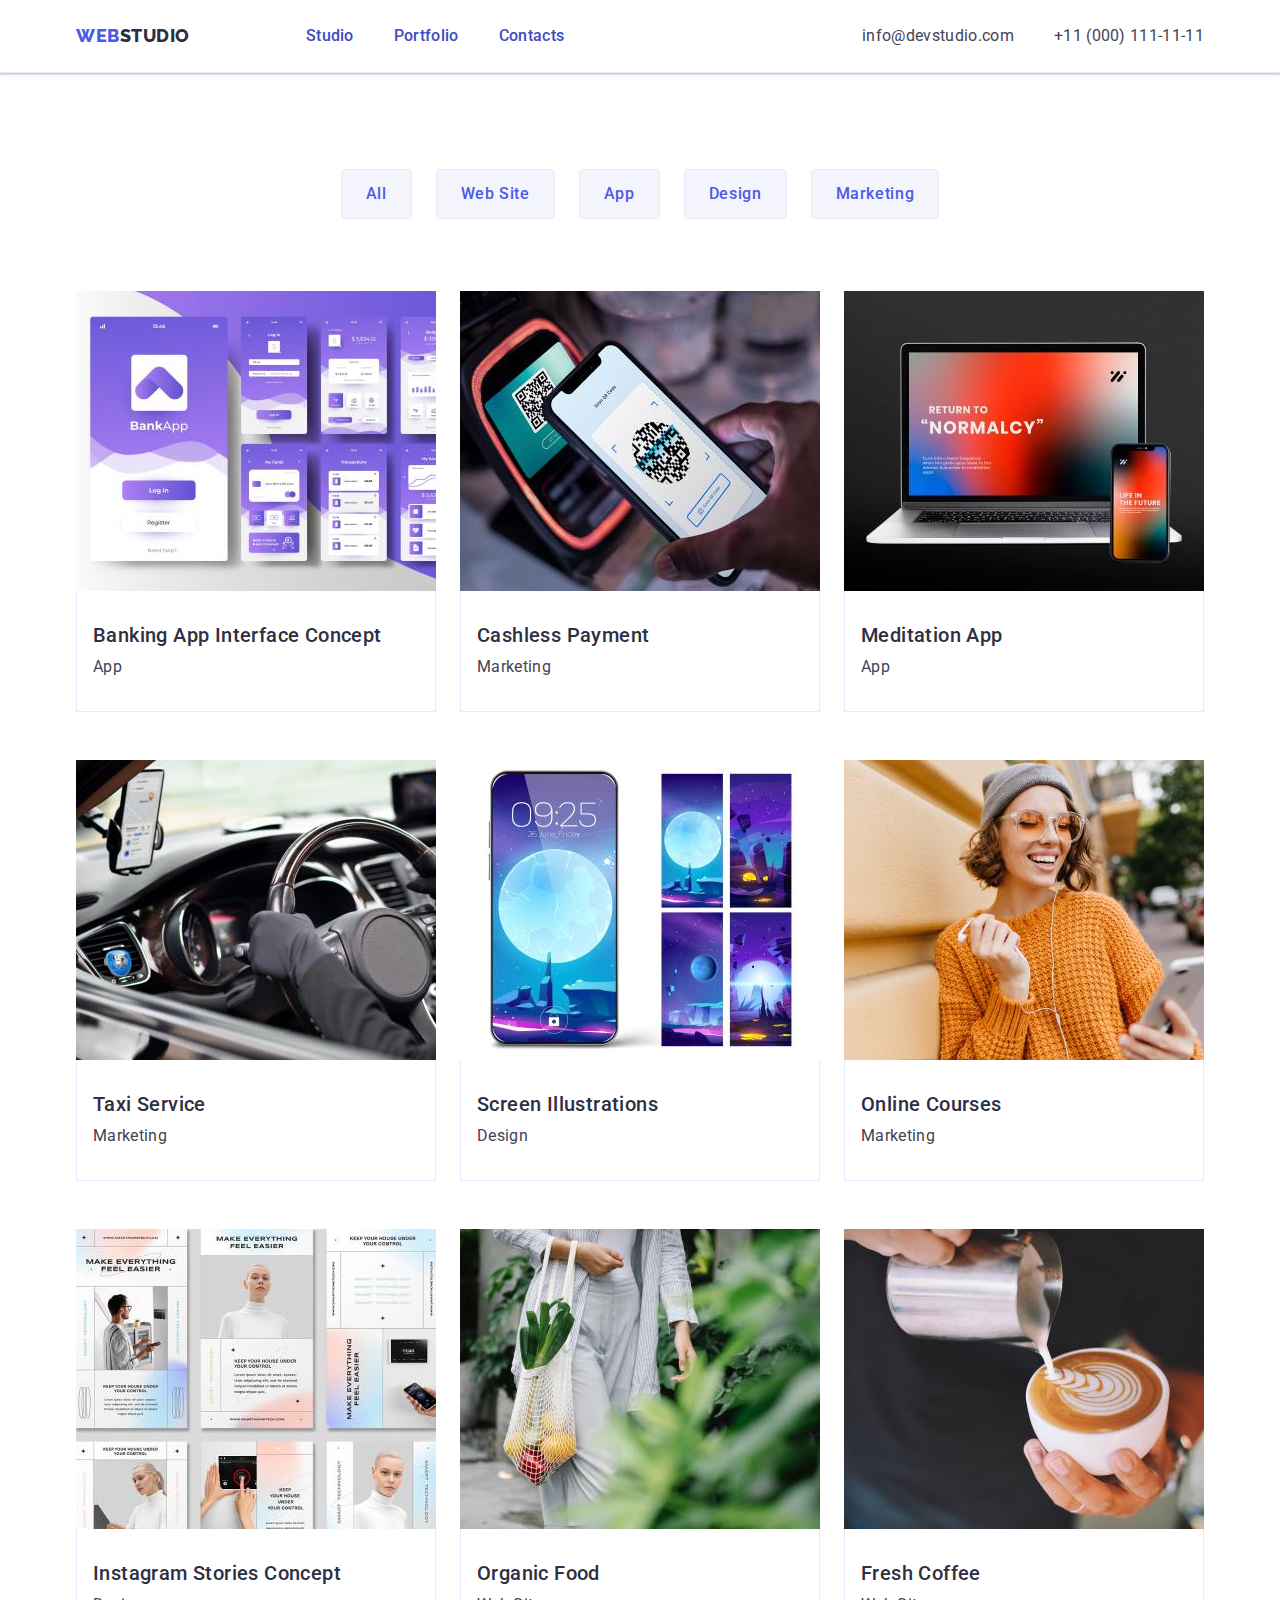
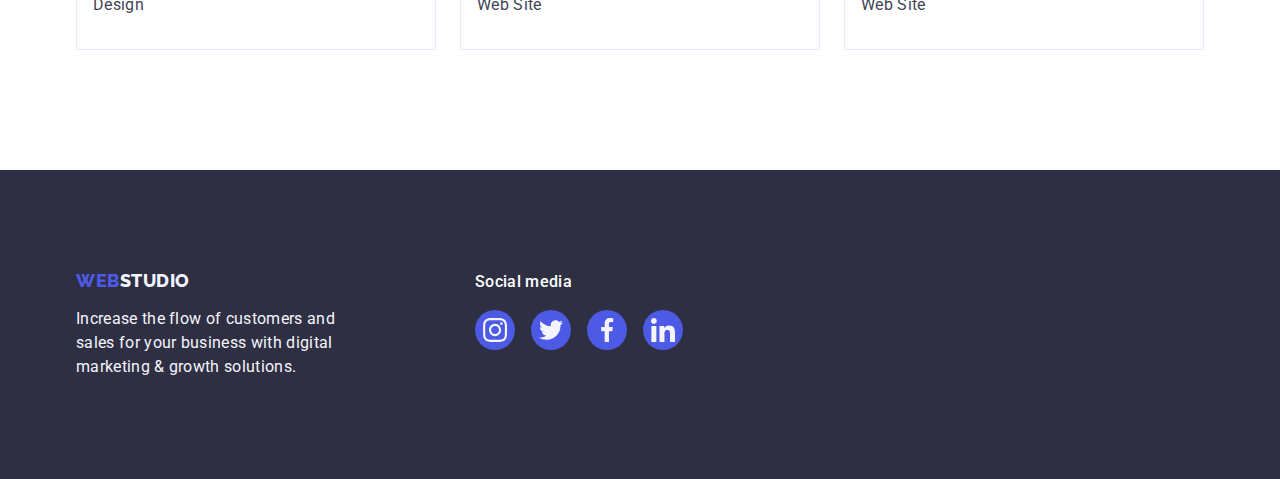
==== commit cd9f06cc: "ver.13" ====
--- a/portfolio.html
+++ b/portfolio.html
@@ -209,7 +209,7 @@
     <!-- FOOTER -->
     <footer class="site-footer">
         <div class="container footer-container">
-            <div class=" footer-logo-container">
+            <div class="footer-logo-container">
                 <a class="link site-footer-logo" href="./index.html">Web<span class="footer-s-logo">Studio</span></a>
                 <p class="text-footer">Increase the flow of customers and sales for your business with digital
                     marketing & growth solutions.</p>
--- a/css/styles.css
+++ b/css/styles.css
@@ -486,20 +486,19 @@
 .sec-cust-link {
     width: 100%;
     height: 100%;
-    border: 1px solid var(--light-slate);
+    border: 1px solid;
+    border-color: var(--light-slate);
     border-radius: 4px;
     display: flex;
     justify-content: center;
     align-items: center;
     color: var(--light-slate);
-    transition: fill 250ms cubic-bezier(0.4, 0, 0.2, 1),
-    stroke 250ms cubic-bezier(0.4, 0, 0.2, 1),
-    border-color 250ms cubic-bezier(0.4, 0, 0.2, 1),
+    transition: border-color 250ms cubic-bezier(0.4, 0, 0.2, 1),
     color 250ms cubic-bezier(0.4, 0, 0.2, 1);
 }
 
 .sec-cust-obj{
-    transition:border-color 250ms cubic-bezier(0.4, 0, 0.2, 1),
+    transition: border-color 250ms cubic-bezier(0.4, 0, 0.2, 1),
     color 250ms cubic-bezier(0.4, 0, 0.2, 1);
 
 }
@@ -573,6 +572,10 @@
 }
 
 
+.opt-link-cont{
+    position: relative;
+    overflow: hidden;
+}
 .opt-obj{
     width: calc((100% - 48px) / 3);
     background: var(--white);
@@ -620,6 +623,8 @@
 
 
 .opt-img-paragraph{
+    height: 100%;
+    width: 100%;
     position: absolute;
     top: 0;
     font-size: 16px;
@@ -648,7 +653,11 @@
 .footer-container{
     display: flex;
     align-items: baseline;
-    /* margin-right: 120px; */
+}
+
+
+.footer-logo-container{
+margin-right: 120px;
 }
 
 
@@ -678,12 +687,7 @@
     line-height: 1.5;
     letter-spacing: 0.02em;
     width: 264px;
-}  
-
-
-.footer-media{
-    margin-left: 120px;
-} 
+}
 
 
 .footer-media-paragraph{
